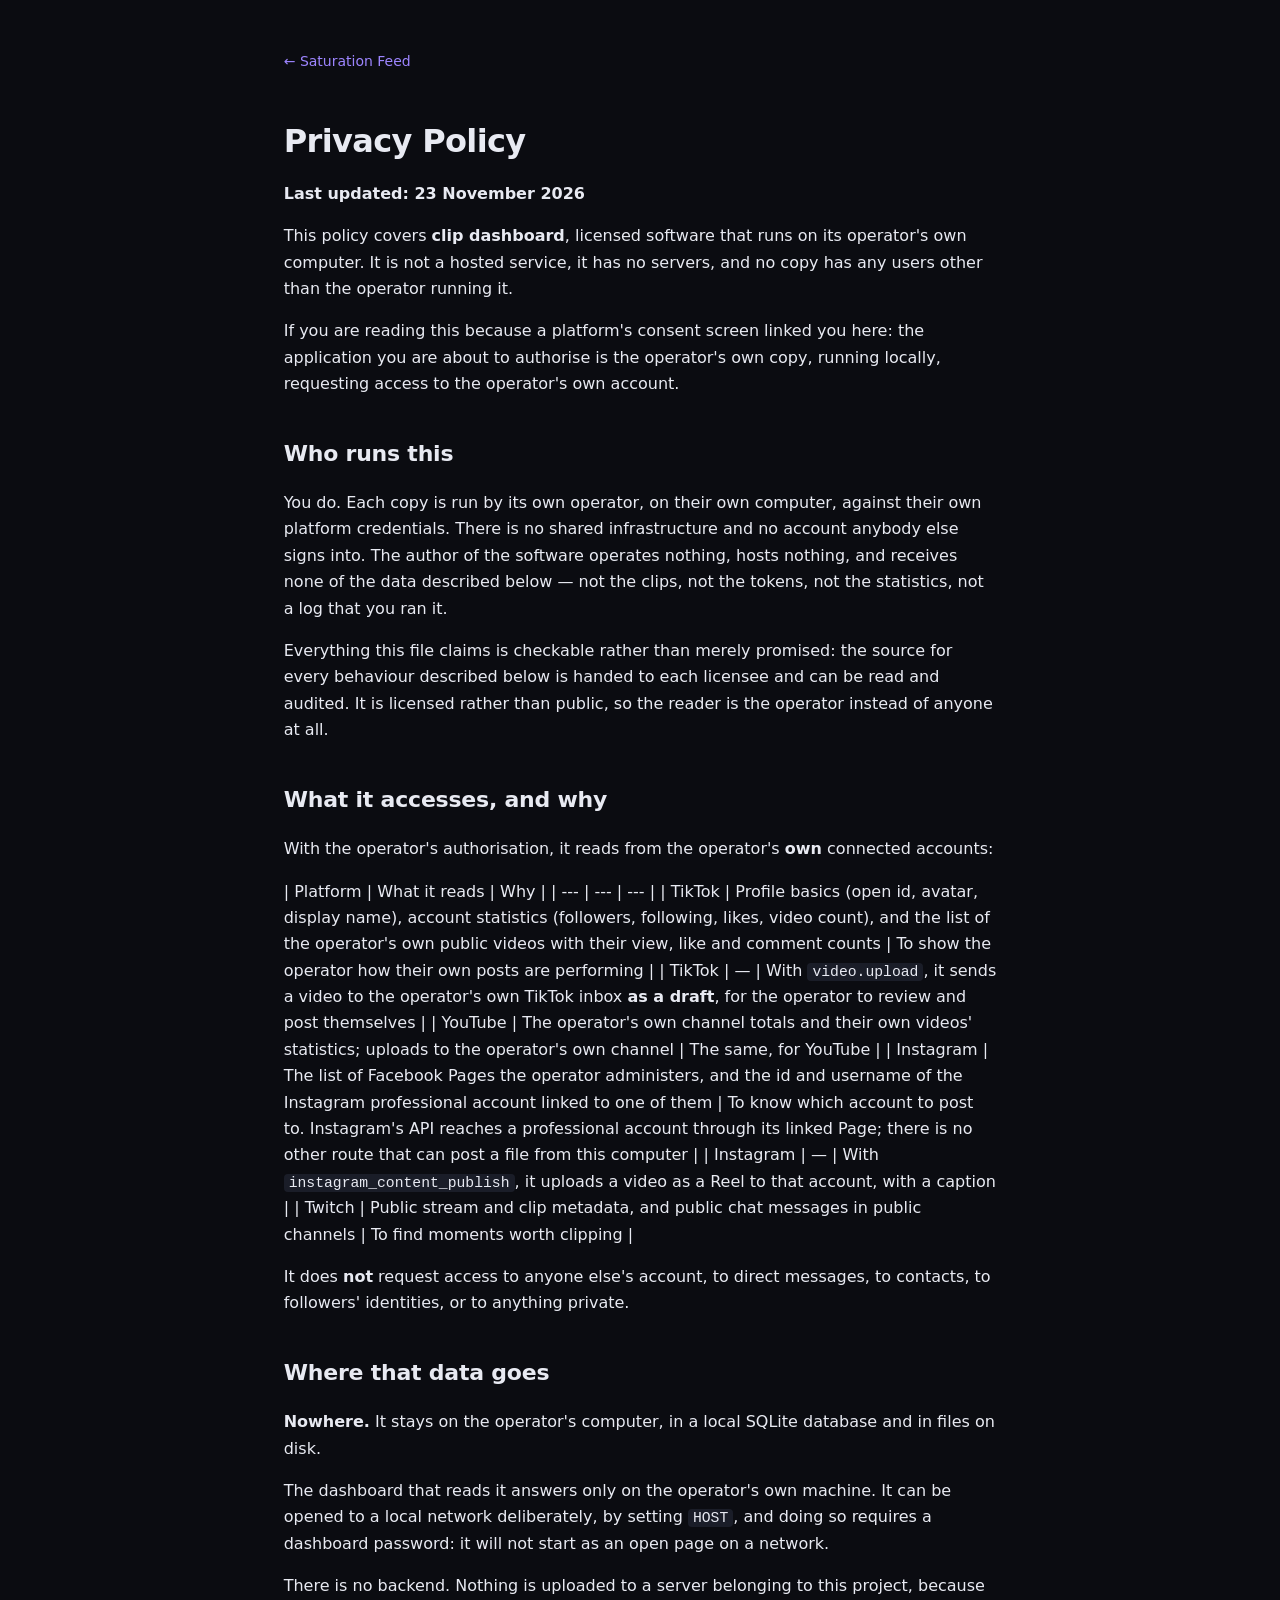
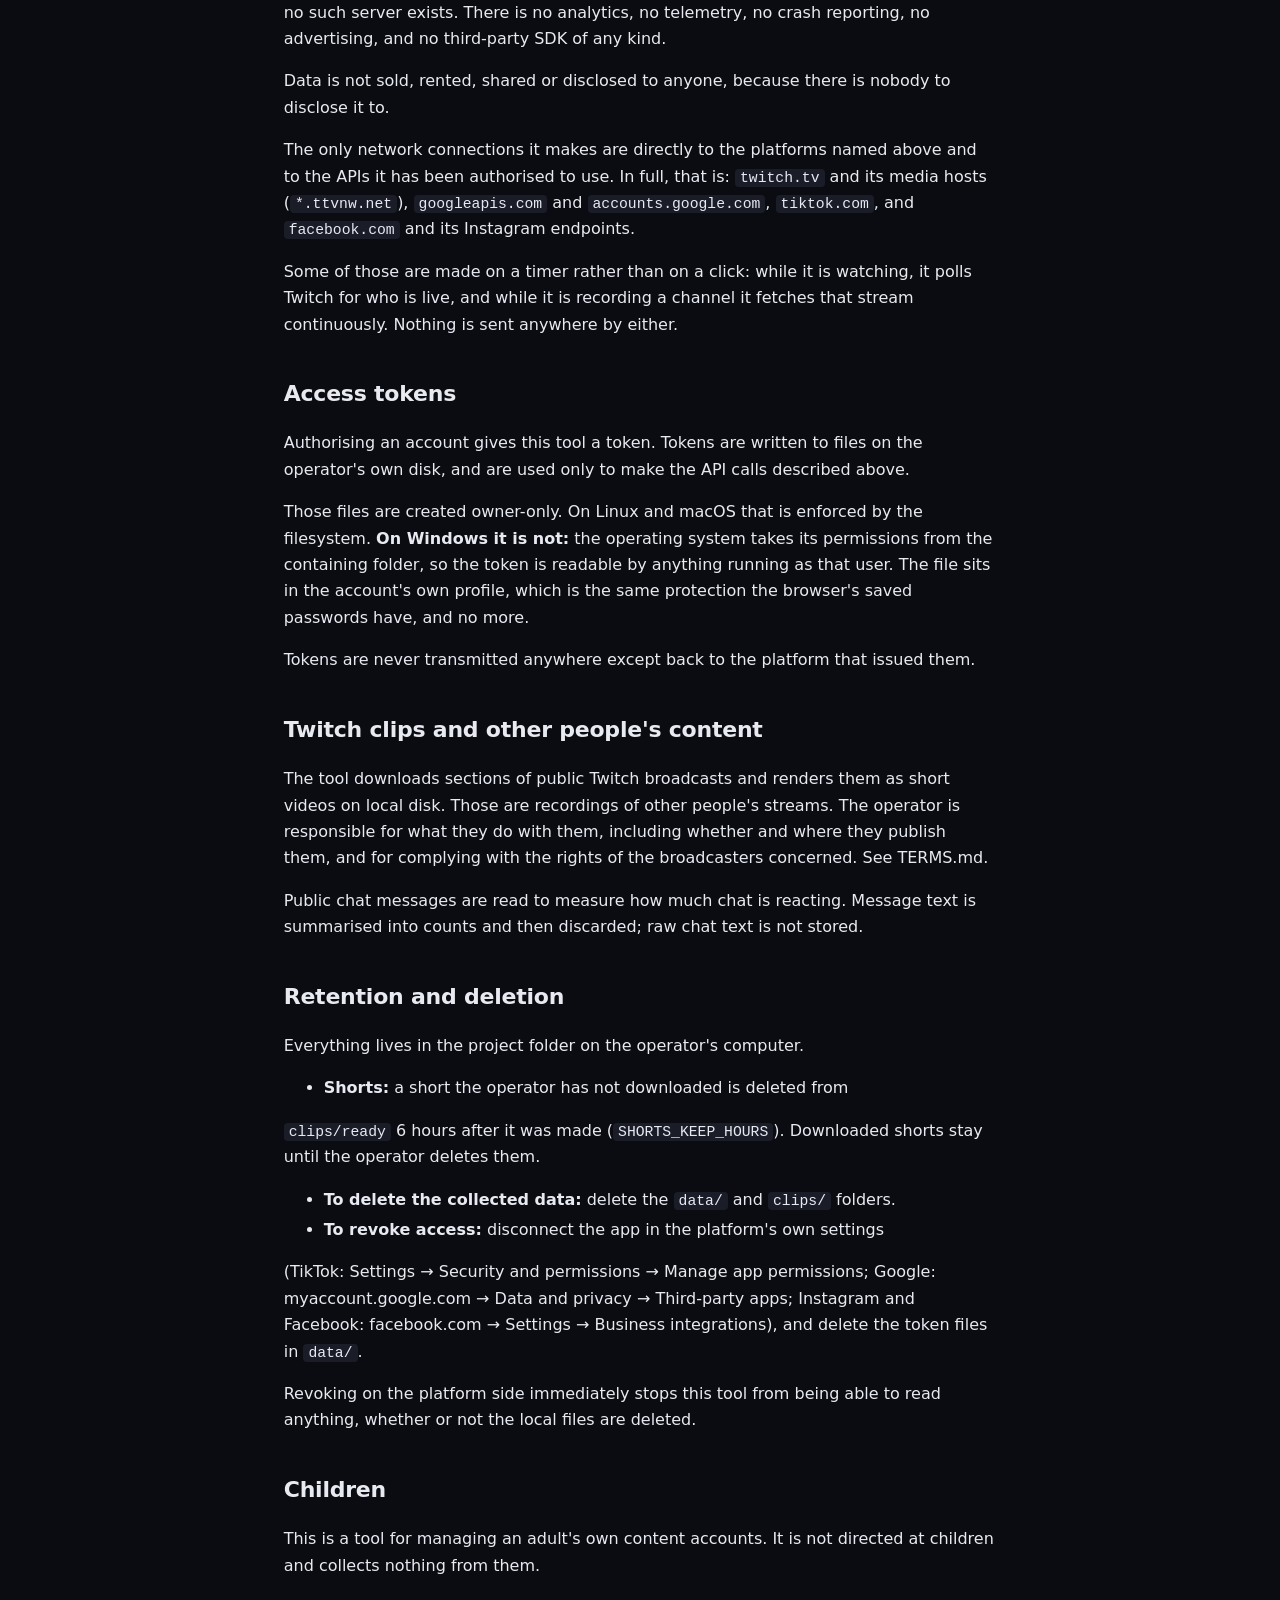
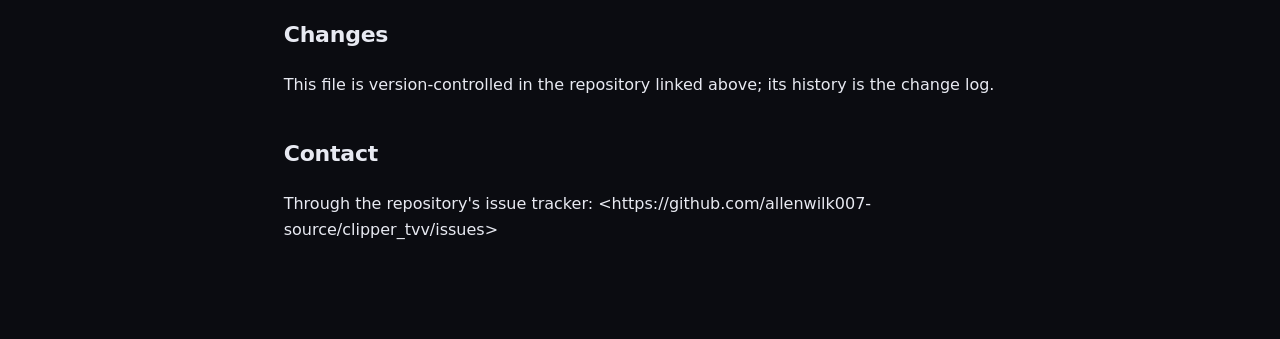
==== privacy.html @ 1449f381 "The landing page, the terms, and a source archive" ====
<!doctype html>
<html lang="en">
  <head>
    <meta charset="utf-8" />
    <meta name="viewport" content="width=device-width, initial-scale=1" />
    <title>Privacy - Saturation Feed</title>
    <meta http-equiv="Content-Security-Policy" content="default-src 'none'; img-src 'self' data:; style-src 'self'; media-src 'self'; font-src 'self'; base-uri 'none'; form-action 'none'" />
    <meta name="referrer" content="strict-origin-when-cross-origin" />
    <meta name="color-scheme" content="dark light" />
    <link rel="icon" href="icon.svg" />
    <link rel="stylesheet" href="doc.css" />
  </head>
  <body>
    <main class="doc">
      <a class="back" href="index.html">&larr; Saturation Feed</a>
<h1>Privacy Policy</h1>
<p><strong>Last updated: 23 November 2026</strong></p>
<p>This policy covers <strong>clip dashboard</strong>, licensed software that runs on its operator&#39;s own computer. It is not a hosted service, it has no servers, and no copy has any users other than the operator running it.</p>
<p>If you are reading this because a platform&#39;s consent screen linked you here: the application you are about to authorise is the operator&#39;s own copy, running locally, requesting access to the operator&#39;s own account.</p>
<h2>Who runs this</h2>
<p>You do. Each copy is run by its own operator, on their own computer, against their own platform credentials. There is no shared infrastructure and no account anybody else signs into. The author of the software operates nothing, hosts nothing, and receives none of the data described below — not the clips, not the tokens, not the statistics, not a log that you ran it.</p>
<p>Everything this file claims is checkable rather than merely promised: the source for every behaviour described below is handed to each licensee and can be read and audited. It is licensed rather than public, so the reader is the operator instead of anyone at all.</p>
<h2>What it accesses, and why</h2>
<p>With the operator&#39;s authorisation, it reads from the operator&#39;s <strong>own</strong> connected accounts:</p>
<p>| Platform | What it reads | Why | | --- | --- | --- | | TikTok | Profile basics (open id, avatar, display name), account statistics (followers, following, likes, video count), and the list of the operator&#39;s own public videos with their view, like and comment counts | To show the operator how their own posts are performing | | TikTok | — | With <code>video.upload</code>, it sends a video to the operator&#39;s own TikTok inbox <strong>as a draft</strong>, for the operator to review and post themselves | | YouTube | The operator&#39;s own channel totals and their own videos&#39; statistics; uploads to the operator&#39;s own channel | The same, for YouTube | | Instagram | The list of Facebook Pages the operator administers, and the id and username of the Instagram professional account linked to one of them | To know which account to post to. Instagram&#39;s API reaches a professional account through its linked Page; there is no other route that can post a file from this computer | | Instagram | — | With <code>instagram_content_publish</code>, it uploads a video as a Reel to that account, with a caption | | Twitch | Public stream and clip metadata, and public chat messages in public channels | To find moments worth clipping |</p>
<p>It does <strong>not</strong> request access to anyone else&#39;s account, to direct messages, to contacts, to followers&#39; identities, or to anything private.</p>
<h2>Where that data goes</h2>
<p><strong>Nowhere.</strong> It stays on the operator&#39;s computer, in a local SQLite database and in files on disk.</p>
<p>The dashboard that reads it answers only on the operator&#39;s own machine. It can be opened to a local network deliberately, by setting <code>HOST</code>, and doing so requires a dashboard password: it will not start as an open page on a network.</p>
<p>There is no backend. Nothing is uploaded to a server belonging to this project, because no such server exists. There is no analytics, no telemetry, no crash reporting, no advertising, and no third-party SDK of any kind.</p>
<p>Data is not sold, rented, shared or disclosed to anyone, because there is nobody to disclose it to.</p>
<p>The only network connections it makes are directly to the platforms named above and to the APIs it has been authorised to use. In full, that is: <code>twitch.tv</code> and its media hosts (<code>*.ttvnw.net</code>), <code>googleapis.com</code> and <code>accounts.google.com</code>, <code>tiktok.com</code>, and <code>facebook.com</code> and its Instagram endpoints.</p>
<p>Some of those are made on a timer rather than on a click: while it is watching, it polls Twitch for who is live, and while it is recording a channel it fetches that stream continuously. Nothing is sent anywhere by either.</p>
<h2>Access tokens</h2>
<p>Authorising an account gives this tool a token. Tokens are written to files on the operator&#39;s own disk, and are used only to make the API calls described above.</p>
<p>Those files are created owner-only. On Linux and macOS that is enforced by the filesystem. <strong>On Windows it is not:</strong> the operating system takes its permissions from the containing folder, so the token is readable by anything running as that user. The file sits in the account&#39;s own profile, which is the same protection the browser&#39;s saved passwords have, and no more.</p>
<p>Tokens are never transmitted anywhere except back to the platform that issued them.</p>
<h2>Twitch clips and other people&#39;s content</h2>
<p>The tool downloads sections of public Twitch broadcasts and renders them as short videos on local disk. Those are recordings of other people&#39;s streams. The operator is responsible for what they do with them, including whether and where they publish them, and for complying with the rights of the broadcasters concerned. See TERMS.md.</p>
<p>Public chat messages are read to measure how much chat is reacting. Message text is summarised into counts and then discarded; raw chat text is not stored.</p>
<h2>Retention and deletion</h2>
<p>Everything lives in the project folder on the operator&#39;s computer.</p>
<ul>
<li><strong>Shorts:</strong> a short the operator has not downloaded is deleted from</li>
</ul>
<p><code>clips/ready</code> 6 hours after it was made (<code>SHORTS_KEEP_HOURS</code>). Downloaded shorts stay until the operator deletes them.</p>
<ul>
<li><strong>To delete the collected data:</strong> delete the <code>data/</code> and <code>clips/</code> folders.</li>
<li><strong>To revoke access:</strong> disconnect the app in the platform&#39;s own settings</li>
</ul>
<p>(TikTok: Settings → Security and permissions → Manage app permissions; Google: myaccount.google.com → Data and privacy → Third-party apps; Instagram and Facebook: facebook.com → Settings → Business integrations), and delete the token files in <code>data/</code>.</p>
<p>Revoking on the platform side immediately stops this tool from being able to read anything, whether or not the local files are deleted.</p>
<h2>Children</h2>
<p>This is a tool for managing an adult&#39;s own content accounts. It is not directed at children and collects nothing from them.</p>
<h2>Changes</h2>
<p>This file is version-controlled in the repository linked above; its history is the change log.</p>
<h2>Contact</h2>
<p>Through the repository&#39;s issue tracker: &lt;https://github.com/allenwilk007-source/clipper_tvv/issues&gt;</p>
    </main>
  </body>
</html>
---- doc.css ----
body { margin: 0; background: var(--doc-bg, #0b0c11); color: #e8eaf2;
             font: 400 16px/1.65 ui-sans-serif, system-ui, "Segoe UI", sans-serif; }
      .doc { max-width: 70ch; margin: 0 auto;
             padding-left: max(20px, env(safe-area-inset-left, 0px));
             padding-right: max(20px, env(safe-area-inset-right, 0px));
             padding-block: 48px 80px; }
      .doc a { color: #9d85ff; }
      h1 { font-size: 32px; line-height: 1.15; letter-spacing: -0.02em; }
      h2 { margin-top: 38px; font-size: 22px; letter-spacing: -0.01em; }
      h3 { margin-top: 28px; font-size: 17px; }
      code { background: #1a1d28; padding: 1px 5px; border-radius: 4px; font-size: 0.92em; }
      li { margin: 4px 0; }
      .back { display: inline-block; margin-bottom: 28px; color: #8f98ad;
              font-size: 14px; text-decoration: none; }
      .back:hover { color: #e8eaf2; }
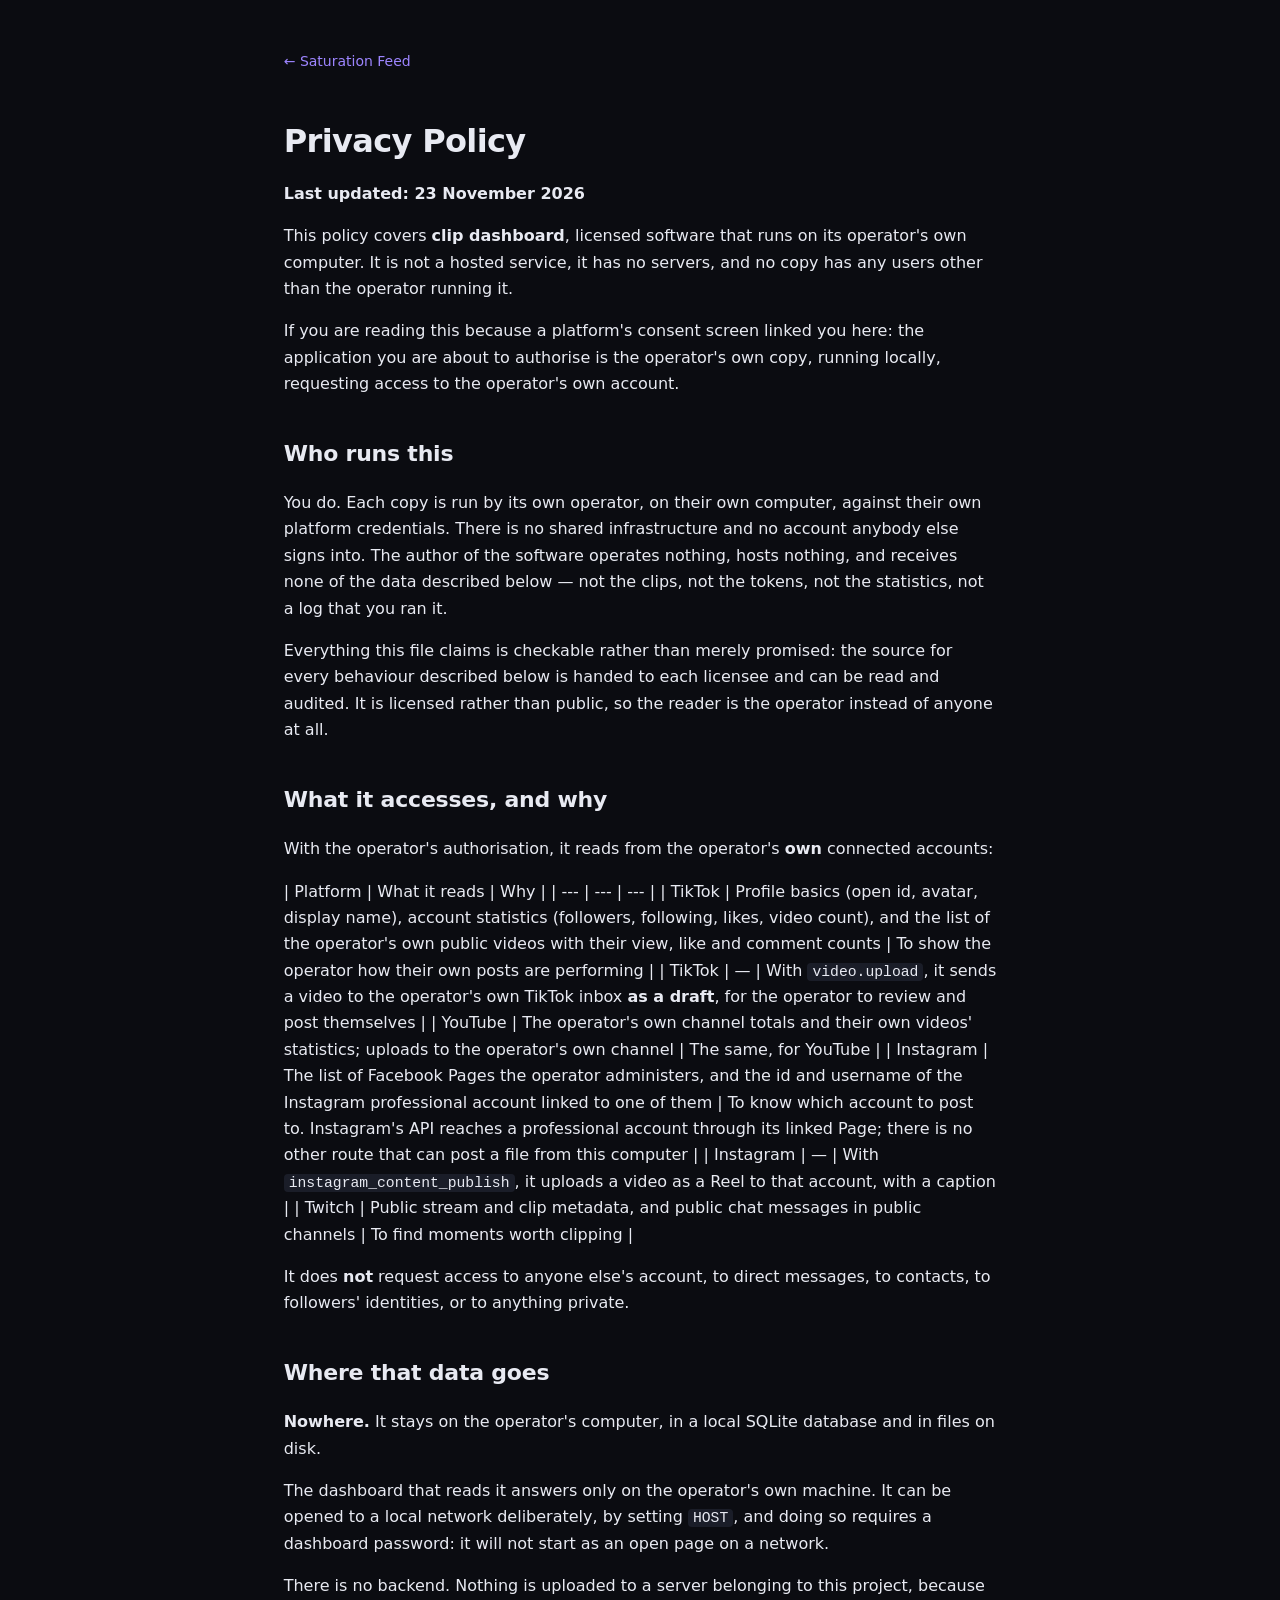
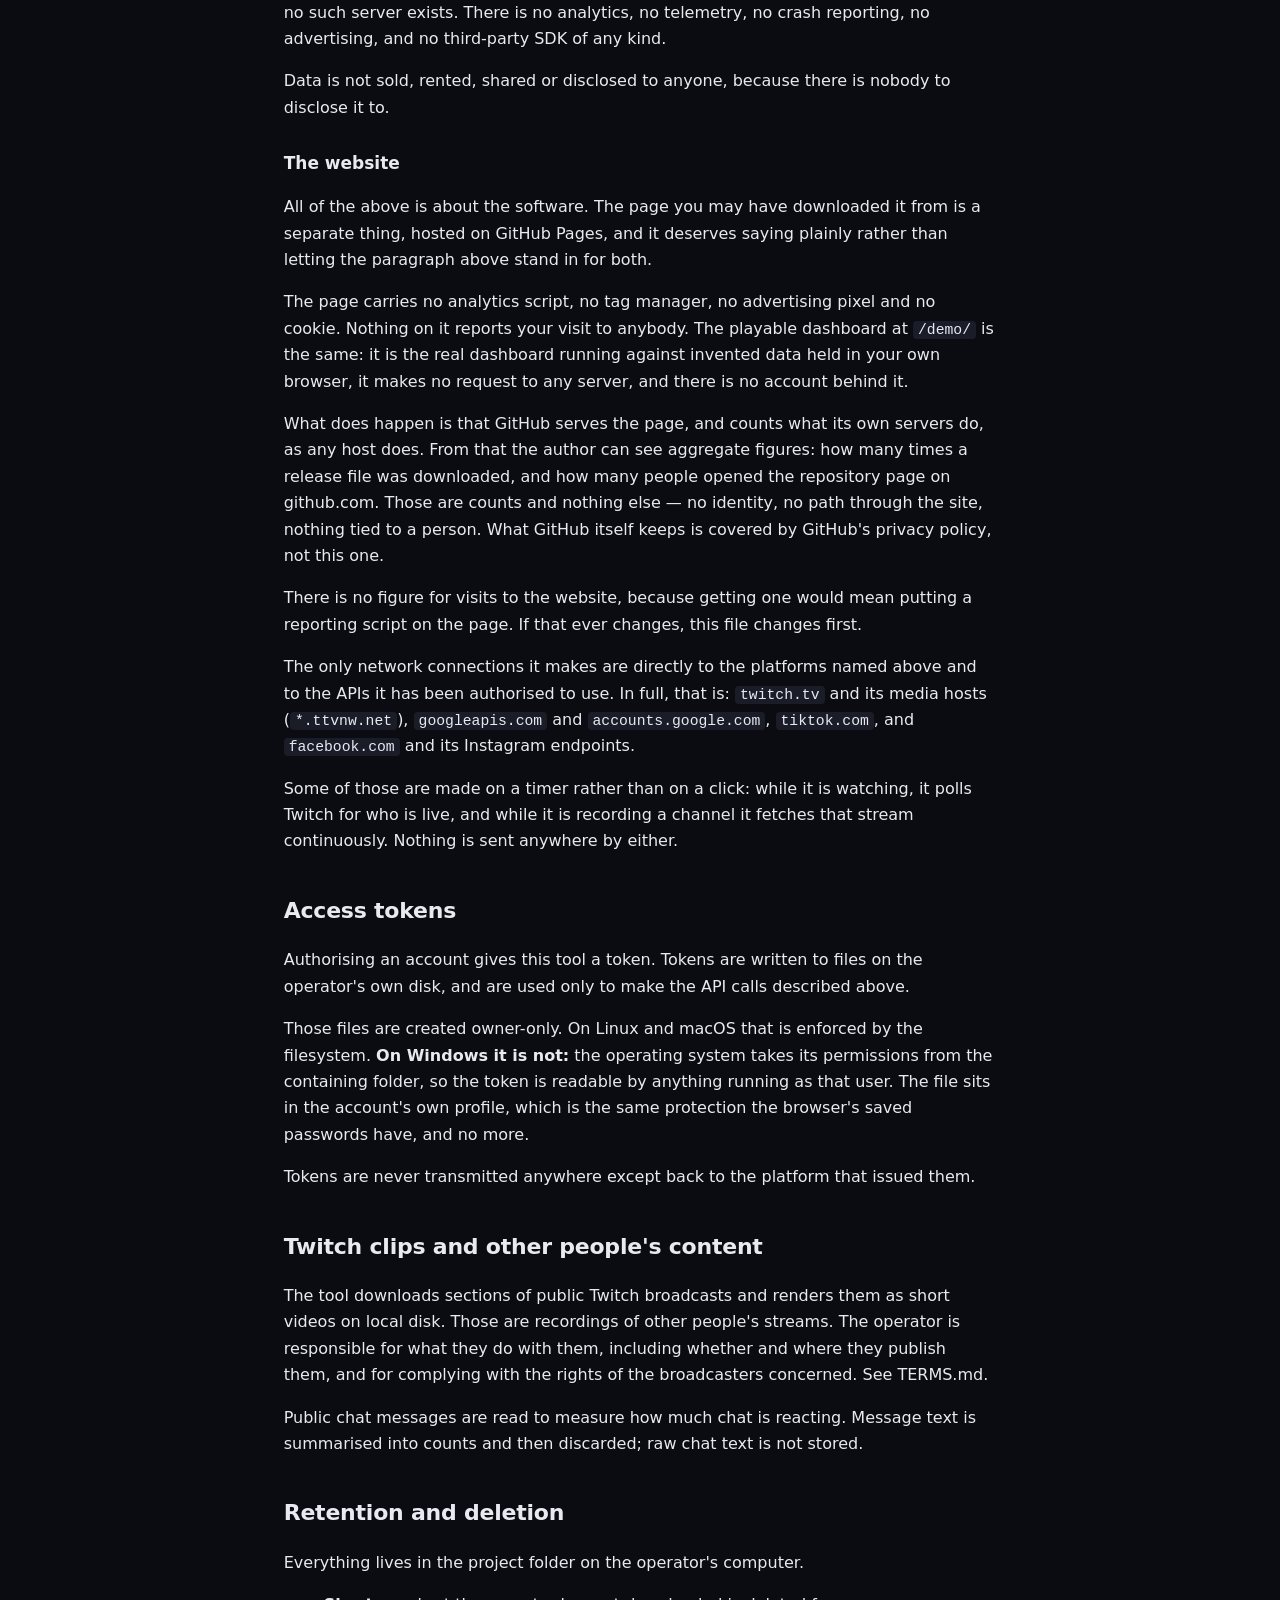
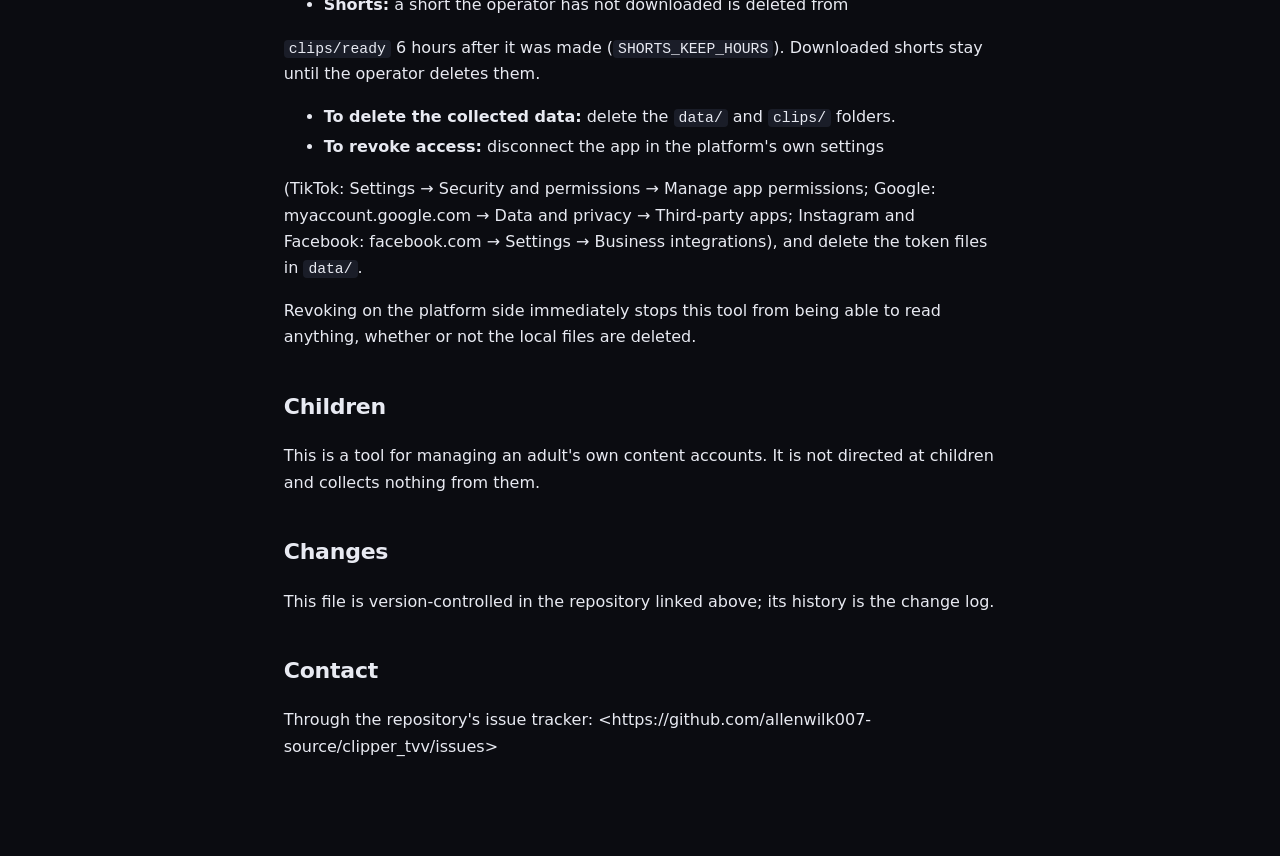
==== commit 4d31f94d: "Let people press it before they download it The page could show the dashboard and describe it, but n" ====
--- a/privacy.html
+++ b/privacy.html
@@ -29,6 +29,11 @@
 <p>The dashboard that reads it answers only on the operator&#39;s own machine. It can be opened to a local network deliberately, by setting <code>HOST</code>, and doing so requires a dashboard password: it will not start as an open page on a network.</p>
 <p>There is no backend. Nothing is uploaded to a server belonging to this project, because no such server exists. There is no analytics, no telemetry, no crash reporting, no advertising, and no third-party SDK of any kind.</p>
 <p>Data is not sold, rented, shared or disclosed to anyone, because there is nobody to disclose it to.</p>
+<h3>The website</h3>
+<p>All of the above is about the software. The page you may have downloaded it from is a separate thing, hosted on GitHub Pages, and it deserves saying plainly rather than letting the paragraph above stand in for both.</p>
+<p>The page carries no analytics script, no tag manager, no advertising pixel and no cookie. Nothing on it reports your visit to anybody. The playable dashboard at <code>/demo/</code> is the same: it is the real dashboard running against invented data held in your own browser, it makes no request to any server, and there is no account behind it.</p>
+<p>What does happen is that GitHub serves the page, and counts what its own servers do, as any host does. From that the author can see aggregate figures: how many times a release file was downloaded, and how many people opened the repository page on github.com. Those are counts and nothing else — no identity, no path through the site, nothing tied to a person. What GitHub itself keeps is covered by GitHub&#39;s privacy policy, not this one.</p>
+<p>There is no figure for visits to the website, because getting one would mean putting a reporting script on the page. If that ever changes, this file changes first.</p>
 <p>The only network connections it makes are directly to the platforms named above and to the APIs it has been authorised to use. In full, that is: <code>twitch.tv</code> and its media hosts (<code>*.ttvnw.net</code>), <code>googleapis.com</code> and <code>accounts.google.com</code>, <code>tiktok.com</code>, and <code>facebook.com</code> and its Instagram endpoints.</p>
 <p>Some of those are made on a timer rather than on a click: while it is watching, it polls Twitch for who is live, and while it is recording a channel it fetches that stream continuously. Nothing is sent anywhere by either.</p>
 <h2>Access tokens</h2>
